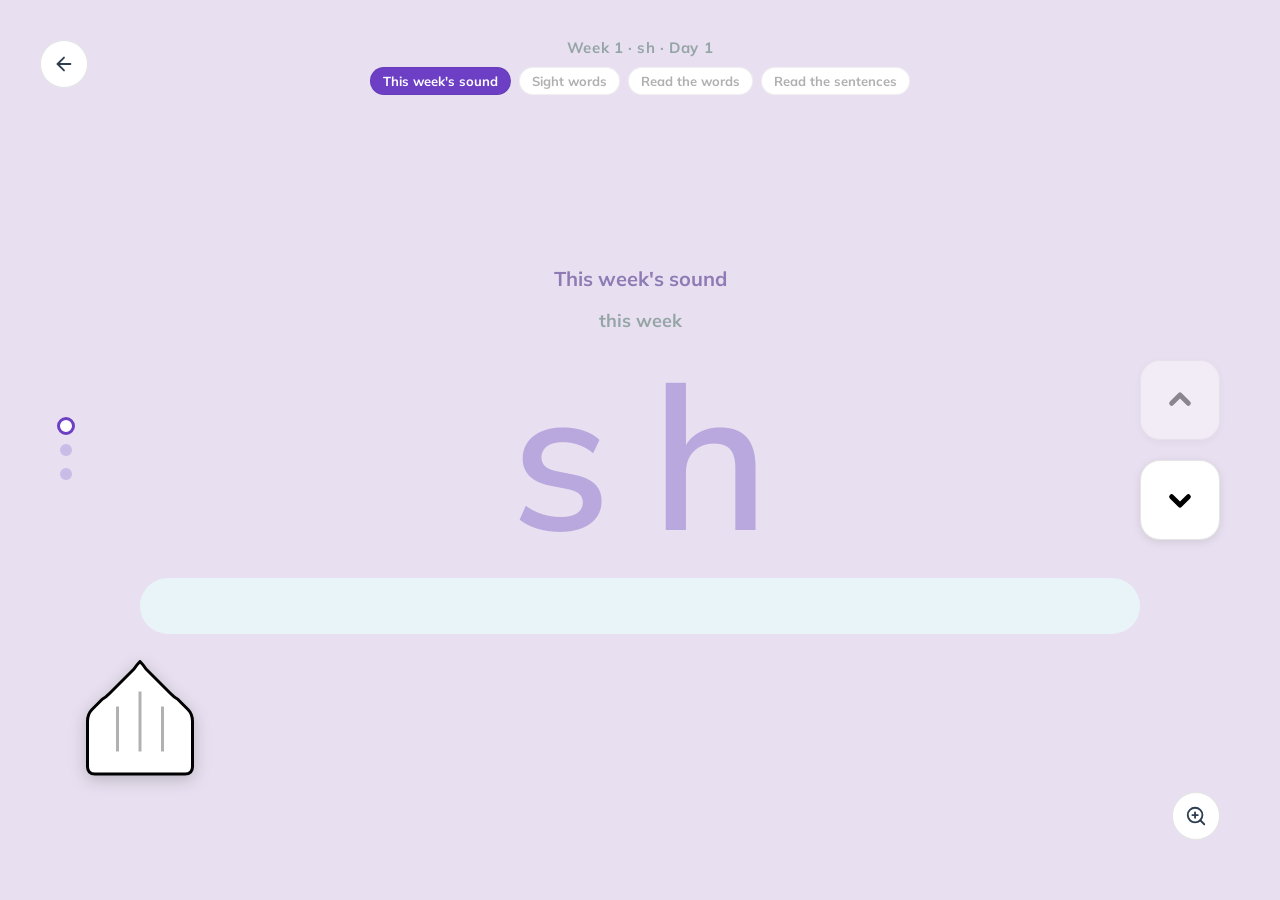
==== player.html @ d76d8ac4 "Build weekly reading game (3 weeks authored + roadmap) - Index page to choose week and day (6 days/w" ====
<!DOCTYPE html>
<html lang="en">
<head>
    <meta charset="UTF-8">
    <meta name="viewport" content="width=device-width, initial-scale=1.0, user-scalable=no">
    <meta name="apple-mobile-web-app-capable" content="yes">
    <title>Reading Practice</title>
    <link rel="stylesheet" href="css/styles.css">
</head>
<body>
    <div class="container">
        <div class="practice-view" id="practiceView">
            <a class="back-btn" id="backBtn" href="index.html" title="Back to weeks">
                <svg width="24" height="24" viewBox="0 0 24 24" fill="none" stroke="currentColor" stroke-width="2" stroke-linecap="round" stroke-linejoin="round">
                    <line x1="19" y1="12" x2="5" y2="12"></line>
                    <polyline points="12 19 5 12 12 5"></polyline>
                </svg>
            </a>
            <button class="big-mode-btn" id="bigModeBtn" title="Change size">
                <svg width="24" height="24" viewBox="0 0 24 24" fill="none" stroke="currentColor" stroke-width="2" stroke-linecap="round" stroke-linejoin="round">
                    <circle cx="11" cy="11" r="8"></circle>
                    <line x1="21" y1="21" x2="16.65" y2="16.65"></line>
                    <line x1="11" y1="8" x2="11" y2="14"></line>
                    <line x1="8" y1="11" x2="14" y2="11"></line>
                </svg>
            </button>

            <div class="topbar">
                <div class="day-title" id="dayTitle"></div>
                <div class="breadcrumb" id="breadcrumb"></div>
            </div>

            <div class="practice-content">
                <div class="dots-container" id="dotsContainer"></div>

                <div class="word-area" id="wordArea">
                    <div class="section-label" id="sectionLabel"></div>
                    <div class="card-note" id="cardNote"></div>
                    <div class="word" id="word"></div>
                    <div class="arrow-track">
                        <div class="progress-fill" id="progressFill"></div>
                    </div>
                    <div class="arrow" id="arrow">
                        <div class="arrow-hitbox"></div>
                        <svg viewBox="0 0 100 100" preserveAspectRatio="xMidYMid meet">
                            <path d="M 50 15 Q 52 17 54 20 L 70 36 Q 73 39 75 40 L 82 47 Q 85 50 85 55 L 85 85 Q 85 90 80 90 L 20 90 Q 15 90 15 85 L 15 55 Q 15 50 18 47 L 25 40 Q 27 39 30 36 L 46 20 Q 48 17 50 15 Z" fill="currentColor"/>
                            <line x1="35" y1="45" x2="35" y2="75" stroke="black" stroke-width="2" opacity="0.3"/>
                            <line x1="50" y1="35" x2="50" y2="75" stroke="black" stroke-width="2" opacity="0.3"/>
                            <line x1="65" y1="45" x2="65" y2="75" stroke="black" stroke-width="2" opacity="0.3"/>
                        </svg>
                    </div>
                </div>

                <div class="present-container" id="presentContainer">
                    <div class="present" id="present">
                        <div class="present-box">
                            <div class="present-lid"></div>
                        </div>
                        <div class="present-bow"></div>
                    </div>
                    <div class="confetti-container" id="confettiContainer"></div>
                    <div class="prize" id="prize">
                        <div class="prize-emoji">🏆</div>
                        <div class="prize-text">Great Job!</div>
                        <div class="prize-buttons">
                            <button class="play-again-btn" id="playAgainBtn">Do it again</button>
                            <a class="play-again-btn secondary" id="nextDayBtn" href="#">Next day</a>
                        </div>
                    </div>
                </div>

                <button class="nav-btn prev-btn" id="prevBtn">
                    <svg width="40" height="40" viewBox="0 0 24 24" fill="none" stroke="currentColor" stroke-width="3" stroke-linecap="round" stroke-linejoin="round">
                        <polyline points="7 14 12 9 17 14"></polyline>
                    </svg>
                </button>
                <button class="nav-btn next-btn" id="nextBtn">
                    <svg width="40" height="40" viewBox="0 0 24 24" fill="none" stroke="currentColor" stroke-width="3" stroke-linecap="round" stroke-linejoin="round">
                        <polyline points="7 10 12 15 17 10"></polyline>
                    </svg>
                </button>
            </div>
        </div>
    </div>

    <script src="js/weeks.js"></script>
    <script src="js/lessons.js"></script>
    <script src="js/player.js"></script>
</body>
</html>
---- css/styles.css ----
@import url('https://fonts.googleapis.com/css2?family=Mulish:wght@600;700;800&display=swap');

* { margin: 0; padding: 0; box-sizing: border-box; }

body {
  font-family: 'Mulish', sans-serif;
  background-color: #e8e0f0;
  user-select: none;
  -webkit-user-select: none;
  color: #2c3e50;
}

/* ===================== INDEX PAGE ===================== */
.index-page {
  max-width: 1100px;
  margin: 0 auto;
  padding: 48px 20px 80px;
}
.index-page h1 {
  text-align: center;
  font-size: 46px;
  font-weight: 800;
}
.index-page .subtitle {
  text-align: center;
  color: #7f8c8d;
  margin: 8px 0 40px;
  font-size: 20px;
}
.week-grid {
  display: grid;
  grid-template-columns: repeat(auto-fill, minmax(300px, 1fr));
  gap: 22px;
}
.week-card {
  background: #fff;
  border-radius: 20px;
  padding: 22px 22px 18px;
  box-shadow: 0 4px 14px rgba(0,0,0,0.08);
  border: 2px solid transparent;
  transition: transform .15s ease, box-shadow .15s ease;
}
.week-card:hover { transform: translateY(-3px); box-shadow: 0 10px 26px rgba(0,0,0,0.12); }
.week-card.draft { opacity: 0.72; }
.week-header { display: flex; align-items: baseline; gap: 12px; }
.week-num { font-size: 15px; color: #95a5a6; font-weight: 700; text-transform: uppercase; letter-spacing: .05em; }
.week-digraph {
  font-size: 40px; font-weight: 800; color: #6c3fc5;
  margin-left: auto; letter-spacing: .04em;
}
.week-status {
  font-size: 12px; font-weight: 700; color: #6c3fc5;
  background: #efe7fb; padding: 4px 10px; border-radius: 999px;
}
.week-sights { margin: 14px 0 4px; color: #34495e; font-size: 16px; }
.week-draft-note { color: #b08; font-size: 13px; margin: 4px 0; font-weight: 700; }
.day-row { display: flex; gap: 10px; margin-top: 16px; flex-wrap: wrap; }
.day-btn {
  flex: 1 1 0; min-width: 44px;
  display: flex; align-items: center; justify-content: center;
  height: 52px; border-radius: 14px;
  background: #6c3fc5; color: #fff; text-decoration: none;
  font-size: 22px; font-weight: 800;
  transition: background .15s ease, transform .1s ease;
}
.day-btn:hover { background: #5a30ad; }
.day-btn:active { transform: scale(.96); }
.draft .day-btn { background: #b9a8de; }

/* ===================== PLAYER ===================== */
.container {
  display: flex; justify-content: center; align-items: center;
  height: 100vh; padding: 20px; position: relative; overflow: hidden;
}
.practice-view { width: 100%; height: 100%; position: relative; }
.practice-content {
  width: 100%; height: 100%;
  display: flex; justify-content: center; align-items: center; position: relative;
}

.topbar {
  position: absolute; top: 18px; left: 0; right: 0;
  display: flex; flex-direction: column; align-items: center; gap: 10px;
  pointer-events: none; z-index: 5;
}
.day-title { font-size: 15px; font-weight: 700; color: #95a5a6; letter-spacing: .04em; }
.breadcrumb { display: flex; gap: 8px; flex-wrap: wrap; justify-content: center; }
.crumb {
  font-size: 13px; font-weight: 700; padding: 5px 12px; border-radius: 999px;
  background: #fff; color: #b0b0b0; border: 1px solid rgba(0,0,0,.06);
}
.crumb.done { color: #6c3fc5; background: #f1ecfb; }
.crumb.current { color: #fff; background: #6c3fc5; }

.word-area {
  display: flex; flex-direction: column; align-items: center; gap: 18px;
  position: relative;
}
.section-label { font-size: 20px; font-weight: 700; color: #8e7bb5; }
.card-note { font-size: 18px; font-weight: 700; color: #95a5a6; min-height: 22px; }
.card-note.badge {
  color: #fff; background: #e84393; padding: 3px 14px; border-radius: 999px;
  font-size: 16px; text-transform: uppercase; letter-spacing: .05em;
}

.word {
  font-weight: 600; color: #2c3e50; display: flex;
  letter-spacing: 40px; padding-left: 40px; white-space: nowrap;
  line-height: 1.05;
}
.type-sentence .word { letter-spacing: 6px; padding-left: 6px; }
.word span { display: inline-block; color: #a0a0a0; transition: color .15s ease; }
.word span.highlighted { color: #000; }
.word span.space { width: .5em; }
.type-digraph .word { color: #6c3fc5; }
.type-digraph .word span { color: #b9a8de; }
.type-digraph .word span.highlighted { color: #6c3fc5; }

.arrow-track {
  position: relative; width: 86vw; max-width: 1000px; height: 56px;
  background: #e8f4f8; border-radius: 30px; overflow: hidden; margin: 0 auto;
}
.progress-fill {
  position: absolute; left: 0; top: 0; height: 100%;
  background: #000; border-radius: 30px 0 0 30px; width: 0;
}
.arrow {
  position: absolute; left: 0; top: calc(100% + 5px);
  width: 150px; height: 150px; cursor: grab; touch-action: none;
  transform: translateX(-50%); filter: drop-shadow(0 4px 8px rgba(0,0,0,.2));
  -webkit-touch-callout: none;
}
.arrow svg { width: 100%; height: 100%; }
.arrow path { fill: #fff; stroke: #000; stroke-width: 2; stroke-linejoin: round; stroke-linecap: round; }
.arrow-hitbox {
  position: absolute; width: 140%; height: 140%; top: 50%; left: 50%;
  transform: translate(-50%, -50%); cursor: inherit; z-index: 1;
}
.arrow.dragging { cursor: grabbing; }

.nav-btn {
  position: absolute; right: 40px; width: 80px; height: 80px;
  border-radius: 20px; background: #fff; border: 1px solid rgba(0,0,0,.1);
  color: #000; cursor: pointer; display: flex; align-items: center; justify-content: center;
  transition: all .2s ease; box-shadow: 0 2px 8px rgba(0,0,0,.1); z-index: 10;
  -webkit-tap-highlight-color: transparent;
}
.nav-btn:hover { background: #f8f8f8; box-shadow: 0 4px 12px rgba(0,0,0,.15); }
.prev-btn { top: calc(50% - 50px); transform: translateY(-50%); }
.next-btn { top: calc(50% + 50px); transform: translateY(-50%); }
.nav-btn.disabled { opacity: .4; pointer-events: none; }

.dots-container {
  position: absolute; left: 40px; top: 50%; transform: translateY(-50%);
  display: flex; flex-direction: column; gap: 12px; align-items: center;
}
.dot { width: 12px; height: 12px; border-radius: 50%; transition: background-color .3s ease; }
.dot.completed { background: #6c3fc5; }
.dot.current { background: #fff; border: 2px solid #6c3fc5; transform: scale(1.5); }
.dot.upcoming { background: #c9bce6; }

.back-btn {
  position: absolute; top: 20px; left: 20px;
  display: flex; align-items: center; justify-content: center; padding: 12px;
  background: #fff; border: 1px solid rgba(0,0,0,.1); border-radius: 50%;
  cursor: pointer; transition: all .2s ease; z-index: 101; width: 48px; height: 48px;
  color: #2c3e50;
}
.back-btn:hover { background: #f8f8f8; box-shadow: 0 2px 8px rgba(0,0,0,.1); }
.big-mode-btn {
  position: absolute; bottom: 40px; right: 40px;
  display: flex; align-items: center; justify-content: center; padding: 12px;
  background: #fff; border: 1px solid rgba(0,0,0,.1); border-radius: 50%;
  cursor: pointer; transition: all .2s ease; z-index: 100; width: 48px; height: 48px;
  color: #2c3e50;
}
.big-mode-btn:hover { background: #f8f8f8; box-shadow: 0 2px 8px rgba(0,0,0,.1); }
.big-mode-btn.active { background: #6c3fc5; color: #fff; }
.big-mode-btn.small-active { background: #3498db; color: #fff; }

/* ===================== PRESENT ===================== */
.present-container {
  position: absolute; top: 0; left: 0; width: 100%; height: 100%;
  display: none; justify-content: center; align-items: center; z-index: 100;
}
.present-container.show { display: flex; }
.present { position: relative; cursor: pointer; transform: scale(0); animation: present-appear .5s ease-out forwards; }
@keyframes present-appear { 0% { transform: scale(0) rotate(0deg);} 100% { transform: scale(1) rotate(360deg);} }
.present-box {
  width: 150px; height: 150px;
  background: linear-gradient(135deg, #ff6b6b 0%, #ff5252 100%);
  position: relative; box-shadow: 0 10px 30px rgba(0,0,0,.2);
}
.present-lid {
  position: absolute; width: 100%; height: 30px;
  background: linear-gradient(135deg, #ff8787 0%, #ff6b6b 100%);
  top: -15px; left: 0; transform-origin: top; transition: transform .5s ease-out;
}
.present.opened .present-lid { transform: rotateX(-120deg); }
.present-bow {
  position: absolute; top: -40px; left: 50%; transform: translateX(-50%);
  width: 80px; height: 80px; background: #ffd700;
  clip-path: polygon(50% 0%, 20% 40%, 0% 40%, 0% 60%, 20% 60%, 50% 100%, 80% 60%, 100% 60%, 100% 40%, 80% 40%);
  filter: drop-shadow(0 4px 8px rgba(0,0,0,.3));
}
.confetti-container { position: absolute; top: 0; left: 0; width: 100%; height: 100%; pointer-events: none; overflow: hidden; }
.confetti { position: absolute; width: 10px; height: 10px; background: #ff6b6b; animation: confetti-fall 3s linear forwards; }
@keyframes confetti-fall { 0% { transform: translateY(-100vh) rotate(0deg); opacity: 1;} 100% { transform: translateY(100vh) rotate(720deg); opacity: 0;} }
.prize { position: absolute; display: none; flex-direction: column; align-items: center; gap: 20px; animation: prize-appear .5s ease-out forwards; }
.prize.show { display: flex; }
@keyframes prize-appear { 0% { transform: scale(0); opacity: 0;} 100% { transform: scale(1); opacity: 1;} }
.prize-emoji { font-size: 100px; animation: bounce 1s ease-in-out infinite; }
@keyframes bounce { 0%,100% { transform: translateY(0);} 50% { transform: translateY(-20px);} }
.prize-text { font-size: 48px; font-weight: 800; color: #333; }
.prize-buttons { display: flex; gap: 14px; flex-wrap: wrap; justify-content: center; }
.play-again-btn {
  padding: 15px 30px; font-size: 20px; font-family: 'Mulish', sans-serif; font-weight: 700;
  background: #2ecc71; color: #fff; border: none; border-radius: 12px; cursor: pointer;
  text-decoration: none; transition: all .2s ease; box-shadow: 0 4px 12px rgba(46,204,113,.3);
}
.play-again-btn:hover { background: #27ae60; transform: translateY(-2px); }
.play-again-btn.secondary { background: #6c3fc5; box-shadow: 0 4px 12px rgba(108,63,197,.3); }
.play-again-btn.secondary:hover { background: #5a30ad; }

/* ===================== RESPONSIVE ===================== */
@media (max-width: 768px) {
  .word { letter-spacing: 26px; padding-left: 26px; }
  .arrow { width: 110px; height: 110px; }
  .nav-btn { width: 60px; height: 60px; right: 18px; }
  .dots-container { left: 16px; gap: 9px; }
  .back-btn, .big-mode-btn { width: 42px; height: 42px; padding: 9px; }
  .big-mode-btn { bottom: 20px; right: 18px; }
  .index-page h1 { font-size: 34px; }
}
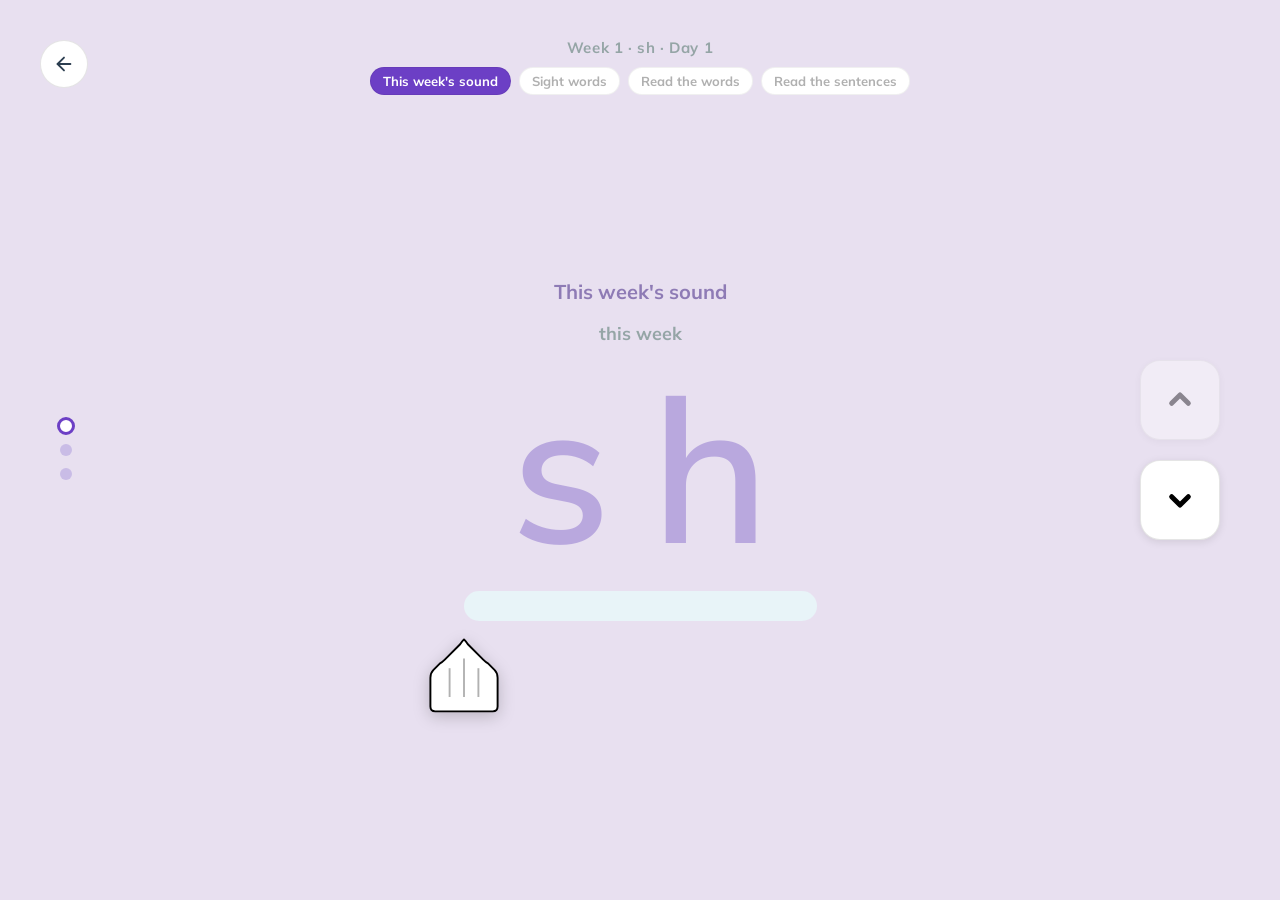
==== commit ba0fb67f: "Tweak player: smaller bar spanning the word, remove size toggle & new labels, repeat sound, clickabl" ====
--- a/player.html
+++ b/player.html
@@ -16,15 +16,6 @@
                     <polyline points="12 19 5 12 12 5"></polyline>
                 </svg>
             </a>
-            <button class="big-mode-btn" id="bigModeBtn" title="Change size">
-                <svg width="24" height="24" viewBox="0 0 24 24" fill="none" stroke="currentColor" stroke-width="2" stroke-linecap="round" stroke-linejoin="round">
-                    <circle cx="11" cy="11" r="8"></circle>
-                    <line x1="21" y1="21" x2="16.65" y2="16.65"></line>
-                    <line x1="11" y1="8" x2="11" y2="14"></line>
-                    <line x1="8" y1="11" x2="14" y2="11"></line>
-                </svg>
-            </button>
-
             <div class="topbar">
                 <div class="day-title" id="dayTitle"></div>
                 <div class="breadcrumb" id="breadcrumb"></div>
--- a/css/styles.css
+++ b/css/styles.css
@@ -88,7 +88,10 @@
 .crumb {
   font-size: 13px; font-weight: 700; padding: 5px 12px; border-radius: 999px;
   background: #fff; color: #b0b0b0; border: 1px solid rgba(0,0,0,.06);
-}
+  font-family: 'Mulish', sans-serif; cursor: pointer; pointer-events: auto;
+  transition: background .15s ease, color .15s ease;
+}
+.crumb:hover { background: #f1ecfb; color: #6c3fc5; }
 .crumb.done { color: #6c3fc5; background: #f1ecfb; }
 .crumb.current { color: #fff; background: #6c3fc5; }
 
@@ -98,10 +101,6 @@
 }
 .section-label { font-size: 20px; font-weight: 700; color: #8e7bb5; }
 .card-note { font-size: 18px; font-weight: 700; color: #95a5a6; min-height: 22px; }
-.card-note.badge {
-  color: #fff; background: #e84393; padding: 3px 14px; border-radius: 999px;
-  font-size: 16px; text-transform: uppercase; letter-spacing: .05em;
-}
 
 .word {
   font-weight: 600; color: #2c3e50; display: flex;
@@ -117,16 +116,16 @@
 .type-digraph .word span.highlighted { color: #6c3fc5; }
 
 .arrow-track {
-  position: relative; width: 86vw; max-width: 1000px; height: 56px;
-  background: #e8f4f8; border-radius: 30px; overflow: hidden; margin: 0 auto;
+  position: relative; width: auto; min-width: 60px; height: 30px;
+  background: #e8f4f8; border-radius: 15px; overflow: hidden; margin: 0 auto;
 }
 .progress-fill {
   position: absolute; left: 0; top: 0; height: 100%;
-  background: #000; border-radius: 30px 0 0 30px; width: 0;
+  background: #000; border-radius: 15px 0 0 15px; width: 0;
 }
 .arrow {
-  position: absolute; left: 0; top: calc(100% + 5px);
-  width: 150px; height: 150px; cursor: grab; touch-action: none;
+  position: absolute; left: 0; top: calc(100% + 4px);
+  width: 96px; height: 96px; cursor: grab; touch-action: none;
   transform: translateX(-50%); filter: drop-shadow(0 4px 8px rgba(0,0,0,.2));
   -webkit-touch-callout: none;
 }
@@ -167,16 +166,6 @@
   color: #2c3e50;
 }
 .back-btn:hover { background: #f8f8f8; box-shadow: 0 2px 8px rgba(0,0,0,.1); }
-.big-mode-btn {
-  position: absolute; bottom: 40px; right: 40px;
-  display: flex; align-items: center; justify-content: center; padding: 12px;
-  background: #fff; border: 1px solid rgba(0,0,0,.1); border-radius: 50%;
-  cursor: pointer; transition: all .2s ease; z-index: 100; width: 48px; height: 48px;
-  color: #2c3e50;
-}
-.big-mode-btn:hover { background: #f8f8f8; box-shadow: 0 2px 8px rgba(0,0,0,.1); }
-.big-mode-btn.active { background: #6c3fc5; color: #fff; }
-.big-mode-btn.small-active { background: #3498db; color: #fff; }
 
 /* ===================== PRESENT ===================== */
 .present-container {
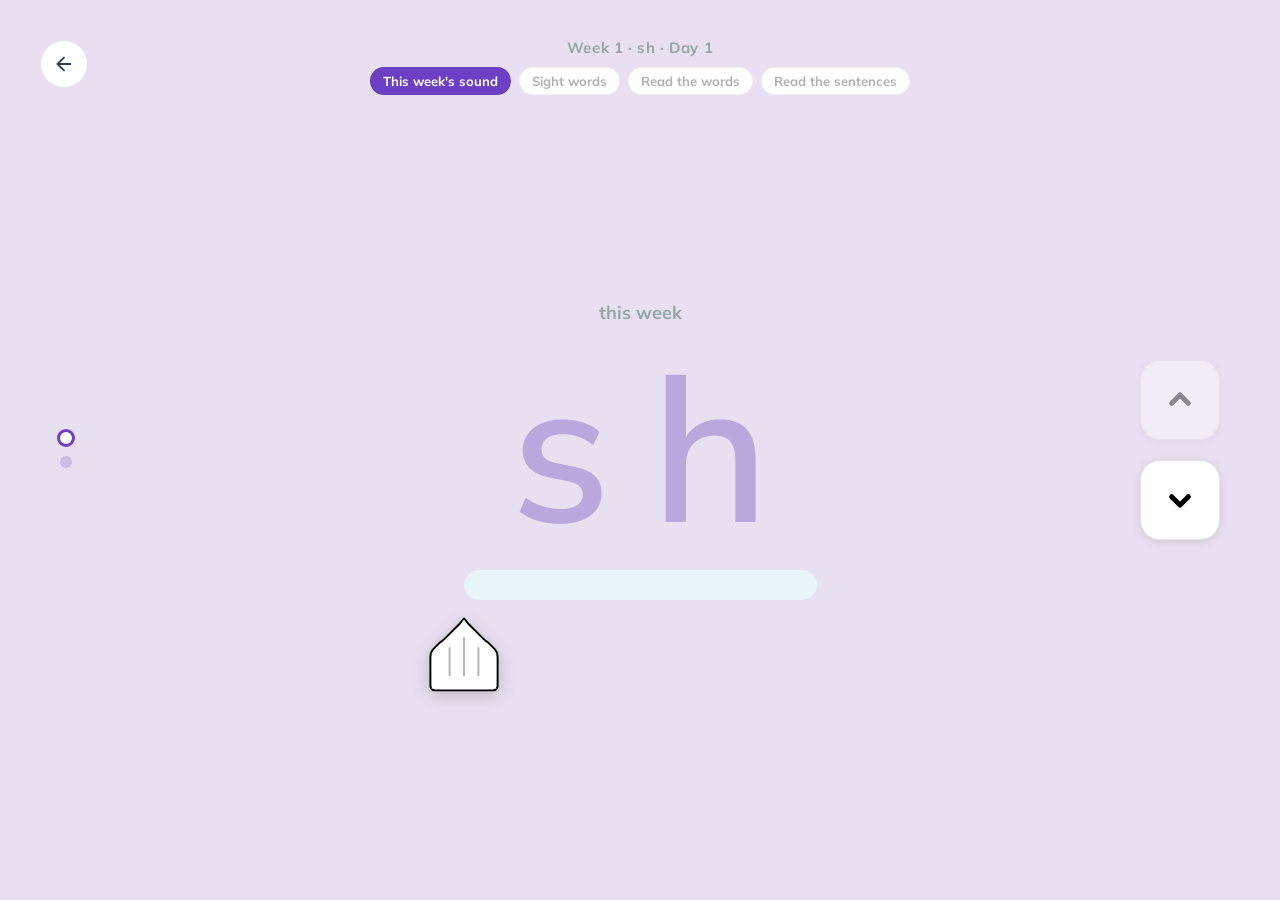
==== commit 668f44ad: "Remove redundant section subheader above the words Co-Authored-By: Claude Opus 4.8 (1M context) <nor" ====
--- a/player.html
+++ b/player.html
@@ -25,7 +25,6 @@
                 <div class="dots-container" id="dotsContainer"></div>
 
                 <div class="word-area" id="wordArea">
-                    <div class="section-label" id="sectionLabel"></div>
                     <div class="card-note" id="cardNote"></div>
                     <div class="word" id="word"></div>
                     <div class="arrow-track">
--- a/css/styles.css
+++ b/css/styles.css
@@ -99,7 +99,6 @@
   display: flex; flex-direction: column; align-items: center; gap: 18px;
   position: relative;
 }
-.section-label { font-size: 20px; font-weight: 700; color: #8e7bb5; }
 .card-note { font-size: 18px; font-weight: 700; color: #95a5a6; min-height: 22px; }
 
 .word {
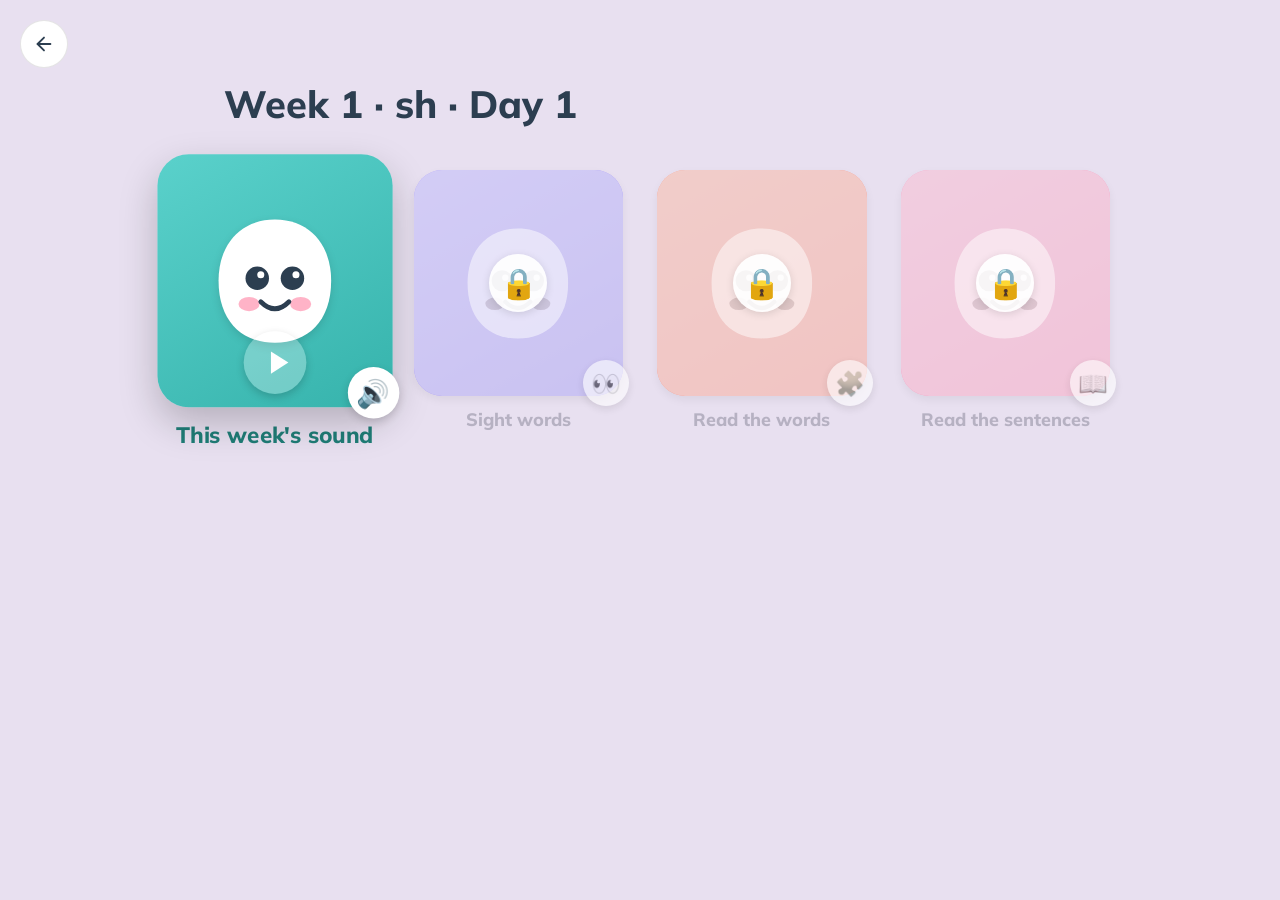
==== commit 48a8e5f8: "Restructure day into a reading.com-style lesson hub - Each day is a hub of section tiles with a cons" ====
--- a/player.html
+++ b/player.html
@@ -8,67 +8,79 @@
     <link rel="stylesheet" href="css/styles.css">
 </head>
 <body>
-    <div class="container">
-        <div class="practice-view" id="practiceView">
-            <a class="back-btn" id="backBtn" href="index.html" title="Back to weeks">
-                <svg width="24" height="24" viewBox="0 0 24 24" fill="none" stroke="currentColor" stroke-width="2" stroke-linecap="round" stroke-linejoin="round">
-                    <line x1="19" y1="12" x2="5" y2="12"></line>
-                    <polyline points="12 19 5 12 12 5"></polyline>
+    <!-- ===== LESSON HUB ===== -->
+    <div class="hub-view" id="hubView">
+        <a class="back-btn" href="index.html" title="Back to weeks">
+            <svg width="24" height="24" viewBox="0 0 24 24" fill="none" stroke="currentColor" stroke-width="2" stroke-linecap="round" stroke-linejoin="round">
+                <line x1="19" y1="12" x2="5" y2="12"></line>
+                <polyline points="12 19 5 12 12 5"></polyline>
+            </svg>
+        </a>
+        <div class="lesson-head">
+            <h1 id="lessonTitle"></h1>
+        </div>
+        <div class="tile-grid" id="tileGrid"></div>
+    </div>
+
+    <!-- ===== ACTIVITY (reading) ===== -->
+    <div class="activity-view" id="activityView" style="display:none;">
+        <button class="back-btn" id="activityBack" title="Back to lesson">
+            <svg width="24" height="24" viewBox="0 0 24 24" fill="none" stroke="currentColor" stroke-width="2" stroke-linecap="round" stroke-linejoin="round">
+                <line x1="19" y1="12" x2="5" y2="12"></line>
+                <polyline points="12 19 5 12 12 5"></polyline>
+            </svg>
+        </button>
+        <div class="activity-title" id="activityTitle"></div>
+        <div class="practice-content">
+            <div class="dots-container" id="dotsContainer"></div>
+            <div class="word-area" id="wordArea">
+                <div class="card-note" id="cardNote"></div>
+                <div class="word" id="word"></div>
+                <div class="arrow-track">
+                    <div class="progress-fill" id="progressFill"></div>
+                </div>
+                <div class="arrow" id="arrow">
+                    <div class="arrow-hitbox"></div>
+                    <svg viewBox="0 0 100 100" preserveAspectRatio="xMidYMid meet">
+                        <path d="M 50 15 Q 52 17 54 20 L 70 36 Q 73 39 75 40 L 82 47 Q 85 50 85 55 L 85 85 Q 85 90 80 90 L 20 90 Q 15 90 15 85 L 15 55 Q 15 50 18 47 L 25 40 Q 27 39 30 36 L 46 20 Q 48 17 50 15 Z" fill="currentColor"/>
+                        <line x1="35" y1="45" x2="35" y2="75" stroke="black" stroke-width="2" opacity="0.3"/>
+                        <line x1="50" y1="35" x2="50" y2="75" stroke="black" stroke-width="2" opacity="0.3"/>
+                        <line x1="65" y1="45" x2="65" y2="75" stroke="black" stroke-width="2" opacity="0.3"/>
+                    </svg>
+                </div>
+            </div>
+            <button class="nav-btn prev-btn" id="prevBtn">
+                <svg width="40" height="40" viewBox="0 0 24 24" fill="none" stroke="currentColor" stroke-width="3" stroke-linecap="round" stroke-linejoin="round">
+                    <polyline points="7 14 12 9 17 14"></polyline>
                 </svg>
-            </a>
-            <div class="topbar">
-                <div class="day-title" id="dayTitle"></div>
-                <div class="breadcrumb" id="breadcrumb"></div>
-            </div>
+            </button>
+            <button class="nav-btn next-btn" id="nextBtn">
+                <svg width="40" height="40" viewBox="0 0 24 24" fill="none" stroke="currentColor" stroke-width="3" stroke-linecap="round" stroke-linejoin="round">
+                    <polyline points="7 10 12 15 17 10"></polyline>
+                </svg>
+            </button>
+        </div>
+    </div>
 
-            <div class="practice-content">
-                <div class="dots-container" id="dotsContainer"></div>
+    <!-- ===== SECTION-COMPLETE TRANSITION ===== -->
+    <div class="transition" id="transition">
+        <div class="confetti-container" id="transitionConfetti"></div>
+        <div class="transition-star">⭐</div>
+    </div>
 
-                <div class="word-area" id="wordArea">
-                    <div class="card-note" id="cardNote"></div>
-                    <div class="word" id="word"></div>
-                    <div class="arrow-track">
-                        <div class="progress-fill" id="progressFill"></div>
-                    </div>
-                    <div class="arrow" id="arrow">
-                        <div class="arrow-hitbox"></div>
-                        <svg viewBox="0 0 100 100" preserveAspectRatio="xMidYMid meet">
-                            <path d="M 50 15 Q 52 17 54 20 L 70 36 Q 73 39 75 40 L 82 47 Q 85 50 85 55 L 85 85 Q 85 90 80 90 L 20 90 Q 15 90 15 85 L 15 55 Q 15 50 18 47 L 25 40 Q 27 39 30 36 L 46 20 Q 48 17 50 15 Z" fill="currentColor"/>
-                            <line x1="35" y1="45" x2="35" y2="75" stroke="black" stroke-width="2" opacity="0.3"/>
-                            <line x1="50" y1="35" x2="50" y2="75" stroke="black" stroke-width="2" opacity="0.3"/>
-                            <line x1="65" y1="45" x2="65" y2="75" stroke="black" stroke-width="2" opacity="0.3"/>
-                        </svg>
-                    </div>
-                </div>
-
-                <div class="present-container" id="presentContainer">
-                    <div class="present" id="present">
-                        <div class="present-box">
-                            <div class="present-lid"></div>
-                        </div>
-                        <div class="present-bow"></div>
-                    </div>
-                    <div class="confetti-container" id="confettiContainer"></div>
-                    <div class="prize" id="prize">
-                        <div class="prize-emoji">🏆</div>
-                        <div class="prize-text">Great Job!</div>
-                        <div class="prize-buttons">
-                            <button class="play-again-btn" id="playAgainBtn">Do it again</button>
-                            <a class="play-again-btn secondary" id="nextDayBtn" href="#">Next day</a>
-                        </div>
-                    </div>
-                </div>
-
-                <button class="nav-btn prev-btn" id="prevBtn">
-                    <svg width="40" height="40" viewBox="0 0 24 24" fill="none" stroke="currentColor" stroke-width="3" stroke-linecap="round" stroke-linejoin="round">
-                        <polyline points="7 14 12 9 17 14"></polyline>
-                    </svg>
-                </button>
-                <button class="nav-btn next-btn" id="nextBtn">
-                    <svg width="40" height="40" viewBox="0 0 24 24" fill="none" stroke="currentColor" stroke-width="3" stroke-linecap="round" stroke-linejoin="round">
-                        <polyline points="7 10 12 15 17 10"></polyline>
-                    </svg>
-                </button>
+    <!-- ===== DAY-COMPLETE PRESENT ===== -->
+    <div class="present-container" id="presentContainer">
+        <div class="present" id="present">
+            <div class="present-box"><div class="present-lid"></div></div>
+            <div class="present-bow"></div>
+        </div>
+        <div class="confetti-container" id="confettiContainer"></div>
+        <div class="prize" id="prize">
+            <div class="prize-emoji">🏆</div>
+            <div class="prize-text">Great Job!</div>
+            <div class="prize-buttons">
+                <button class="play-again-btn" id="playAgainBtn">Do it again</button>
+                <a class="play-again-btn secondary" id="nextDayBtn" href="#">Next day</a>
             </div>
         </div>
     </div>
--- a/css/styles.css
+++ b/css/styles.css
@@ -67,33 +67,81 @@
 .day-btn:active { transform: scale(.96); }
 .draft .day-btn { background: #b9a8de; }
 
-/* ===================== PLAYER ===================== */
-.container {
-  display: flex; justify-content: center; align-items: center;
-  height: 100vh; padding: 20px; position: relative; overflow: hidden;
-}
-.practice-view { width: 100%; height: 100%; position: relative; }
-.practice-content {
-  width: 100%; height: 100%;
-  display: flex; justify-content: center; align-items: center; position: relative;
-}
-
-.topbar {
-  position: absolute; top: 18px; left: 0; right: 0;
-  display: flex; flex-direction: column; align-items: center; gap: 10px;
-  pointer-events: none; z-index: 5;
-}
-.day-title { font-size: 15px; font-weight: 700; color: #95a5a6; letter-spacing: .04em; }
-.breadcrumb { display: flex; gap: 8px; flex-wrap: wrap; justify-content: center; }
-.crumb {
-  font-size: 13px; font-weight: 700; padding: 5px 12px; border-radius: 999px;
-  background: #fff; color: #b0b0b0; border: 1px solid rgba(0,0,0,.06);
-  font-family: 'Mulish', sans-serif; cursor: pointer; pointer-events: auto;
-  transition: background .15s ease, color .15s ease;
-}
-.crumb:hover { background: #f1ecfb; color: #6c3fc5; }
-.crumb.done { color: #6c3fc5; background: #f1ecfb; }
-.crumb.current { color: #fff; background: #6c3fc5; }
+/* ===================== LESSON HUB ===================== */
+.hub-view { max-width: 1000px; margin: 0 auto; padding: 80px 24px 60px; }
+.lesson-head { display: flex; align-items: center; margin: 0 0 36px 60px; }
+.lesson-head h1 { font-size: 38px; font-weight: 800; color: #2c3e50; }
+
+.tile-grid {
+  display: grid; grid-template-columns: repeat(4, 1fr); gap: 22px;
+  align-items: start;
+}
+.tile {
+  position: relative; display: flex; flex-direction: column; align-items: center; gap: 12px;
+  background: none; border: none; padding: 6px; cursor: pointer;
+  font-family: 'Mulish', sans-serif; -webkit-tap-highlight-color: transparent;
+  transition: transform .15s ease;
+}
+.tile-card {
+  position: relative; width: 100%; aspect-ratio: 1 / 1.08; border-radius: 28px;
+  display: flex; align-items: center; justify-content: center;
+  box-shadow: 0 8px 20px rgba(0,0,0,.12); overflow: visible;
+}
+.mascot { width: 60%; height: 60%; filter: drop-shadow(0 3px 4px rgba(0,0,0,.12)); }
+.mascot.bob { animation: mascot-bob 1.6s ease-in-out infinite; }
+@keyframes mascot-bob { 0%,100% { transform: translateY(0);} 50% { transform: translateY(-7px);} }
+
+.tile-badge {
+  position: absolute; bottom: -10px; right: -6px; width: 46px; height: 46px;
+  border-radius: 50%; background: #fff; display: flex; align-items: center; justify-content: center;
+  font-size: 24px; box-shadow: 0 3px 8px rgba(0,0,0,.16);
+}
+.tile-star {
+  position: absolute; top: -16px; left: -10px; font-size: 46px;
+  filter: drop-shadow(0 2px 3px rgba(0,0,0,.25)); animation: star-pop .5s ease-out;
+}
+@keyframes star-pop { 0% { transform: scale(0) rotate(-40deg);} 70% { transform: scale(1.25);} 100% { transform: scale(1);} }
+.tile-lock {
+  position: absolute; top: 50%; left: 50%; transform: translate(-50%, -50%);
+  width: 58px; height: 58px; border-radius: 50%; background: rgba(255,255,255,.92);
+  display: flex; align-items: center; justify-content: center; font-size: 30px;
+  box-shadow: 0 2px 8px rgba(0,0,0,.12);
+}
+.tile-play {
+  position: absolute; bottom: 12px; left: 50%; transform: translateX(-50%);
+  width: 56px; height: 56px; border-radius: 50%;
+  background: rgba(255,255,255,.28); display: flex; align-items: center; justify-content: center;
+  box-shadow: 0 3px 8px rgba(0,0,0,.18); padding-left: 4px;
+}
+.tile-label { font-size: 18px; font-weight: 800; text-align: center; }
+
+/* states */
+.tile.locked { cursor: default; }
+.tile.locked .tile-card { box-shadow: 0 4px 10px rgba(0,0,0,.06); }
+.tile.locked .tile-card::before {
+  content: ""; position: absolute; inset: 0; border-radius: inherit;
+  background: rgba(236,233,242,.7);
+}
+.tile.locked .mascot { filter: grayscale(.9); opacity: .5; }
+.tile.locked .tile-badge { filter: grayscale(.9); opacity: .6; }
+.tile.locked .tile-label { color: #b6b1c2 !important; }
+.tile.done .tile-card { box-shadow: 0 5px 14px rgba(0,0,0,.1); }
+.tile.active { transform: scale(1.12); }
+.tile.active .tile-card { box-shadow: 0 14px 34px rgba(0,0,0,.22); }
+.tile.active .tile-label { font-size: 20px; }
+.tile:not(.locked):not(.active):hover { transform: translateY(-4px); }
+.tile.active:hover { transform: scale(1.16); }
+
+/* ===================== ACTIVITY (reading) ===================== */
+.activity-view {
+  position: fixed; inset: 0; background: #e8e0f0;
+  display: flex; justify-content: center; align-items: center; overflow: hidden;
+}
+.activity-title {
+  position: absolute; top: 22px; left: 0; right: 0; text-align: center;
+  font-size: 18px; font-weight: 800; color: #8e7bb5; pointer-events: none; z-index: 5;
+}
+.practice-content { width: 100%; height: 100%; display: flex; justify-content: center; align-items: center; position: relative; }
 
 .word-area {
   display: flex; flex-direction: column; align-items: center; gap: 18px;
@@ -166,10 +214,26 @@
 }
 .back-btn:hover { background: #f8f8f8; box-shadow: 0 2px 8px rgba(0,0,0,.1); }
 
+/* ===================== SECTION TRANSITION ===================== */
+.transition {
+  position: fixed; inset: 0; z-index: 200; overflow: hidden;
+  display: flex; align-items: center; justify-content: center;
+  opacity: 0; pointer-events: none; transition: opacity .25s ease;
+}
+.transition.show { opacity: 1; pointer-events: auto; }
+.transition-star { font-size: 150px; transform: scale(0); filter: drop-shadow(0 6px 10px rgba(0,0,0,.2)); }
+.transition.show .transition-star { animation: trans-star 1s ease-out forwards; }
+@keyframes trans-star {
+  0% { transform: scale(0) rotate(-30deg); }
+  55% { transform: scale(1.25) rotate(12deg); }
+  100% { transform: scale(1) rotate(0deg); }
+}
+
 /* ===================== PRESENT ===================== */
 .present-container {
-  position: absolute; top: 0; left: 0; width: 100%; height: 100%;
-  display: none; justify-content: center; align-items: center; z-index: 100;
+  position: fixed; inset: 0;
+  display: none; justify-content: center; align-items: center; z-index: 150;
+  background: rgba(232,224,240,.96);
 }
 .present-container.show { display: flex; }
 .present { position: relative; cursor: pointer; transform: scale(0); animation: present-appear .5s ease-out forwards; }
@@ -213,10 +277,14 @@
 /* ===================== RESPONSIVE ===================== */
 @media (max-width: 768px) {
   .word { letter-spacing: 26px; padding-left: 26px; }
-  .arrow { width: 110px; height: 110px; }
+  .arrow { width: 96px; height: 96px; }
   .nav-btn { width: 60px; height: 60px; right: 18px; }
   .dots-container { left: 16px; gap: 9px; }
-  .back-btn, .big-mode-btn { width: 42px; height: 42px; padding: 9px; }
-  .big-mode-btn { bottom: 20px; right: 18px; }
+  .back-btn { width: 42px; height: 42px; padding: 9px; }
   .index-page h1 { font-size: 34px; }
-}
+  .hub-view { padding: 70px 18px 50px; }
+  .lesson-head { margin-left: 52px; }
+  .lesson-head h1 { font-size: 28px; }
+  .tile-grid { grid-template-columns: repeat(2, 1fr); gap: 18px; }
+  .tile-label { font-size: 16px; }
+}
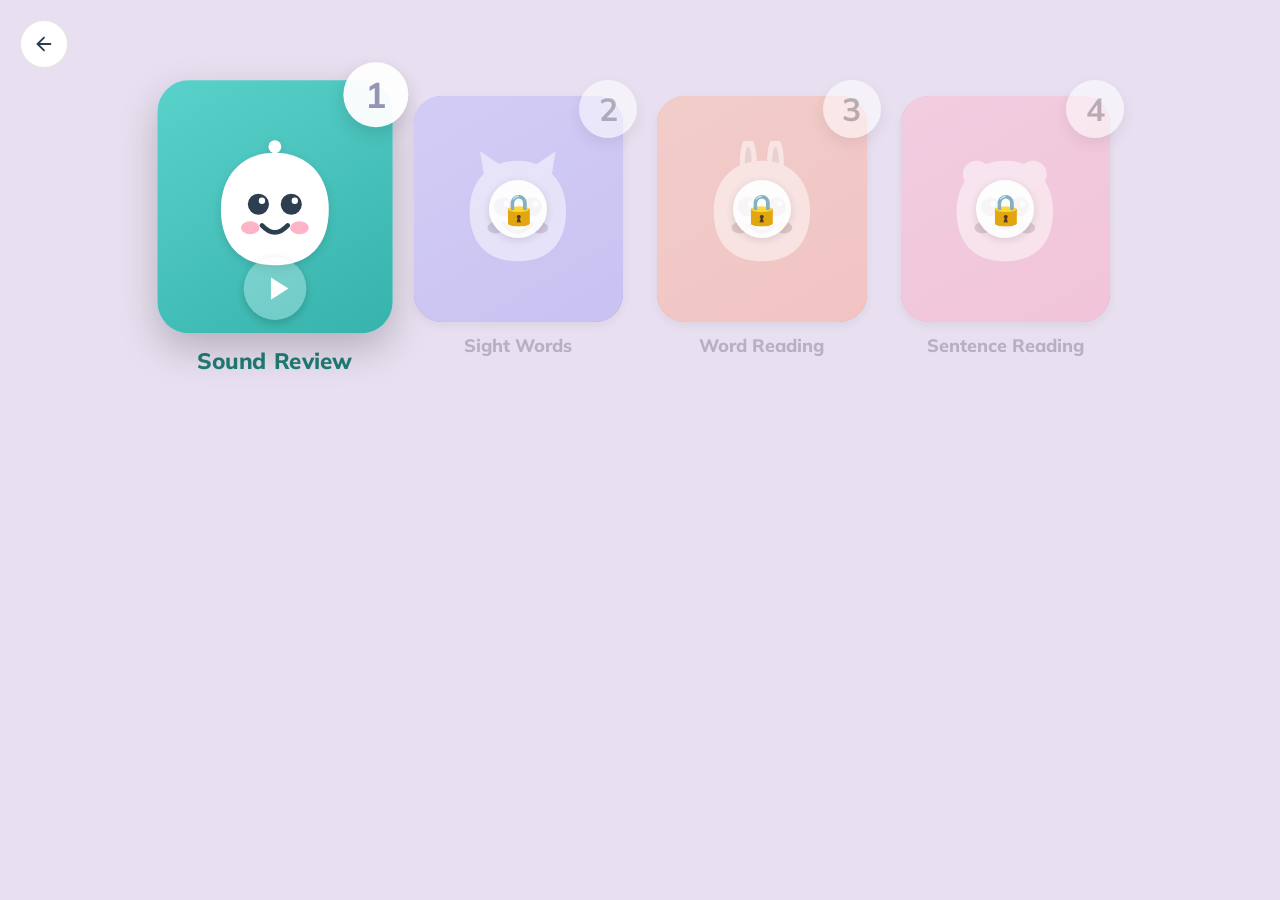
==== commit 9e08731c: "Refine hub & activity per feedback - Sound review shows the sound twice on one page with separate dr" ====
--- a/player.html
+++ b/player.html
@@ -16,9 +16,6 @@
                 <polyline points="12 19 5 12 12 5"></polyline>
             </svg>
         </a>
-        <div class="lesson-head">
-            <h1 id="lessonTitle"></h1>
-        </div>
         <div class="tile-grid" id="tileGrid"></div>
     </div>
 
@@ -30,42 +27,18 @@
                 <polyline points="12 19 5 12 12 5"></polyline>
             </svg>
         </button>
-        <div class="activity-title" id="activityTitle"></div>
         <div class="practice-content">
             <div class="dots-container" id="dotsContainer"></div>
-            <div class="word-area" id="wordArea">
-                <div class="card-note" id="cardNote"></div>
-                <div class="word" id="word"></div>
-                <div class="arrow-track">
-                    <div class="progress-fill" id="progressFill"></div>
-                </div>
-                <div class="arrow" id="arrow">
-                    <div class="arrow-hitbox"></div>
-                    <svg viewBox="0 0 100 100" preserveAspectRatio="xMidYMid meet">
-                        <path d="M 50 15 Q 52 17 54 20 L 70 36 Q 73 39 75 40 L 82 47 Q 85 50 85 55 L 85 85 Q 85 90 80 90 L 20 90 Q 15 90 15 85 L 15 55 Q 15 50 18 47 L 25 40 Q 27 39 30 36 L 46 20 Q 48 17 50 15 Z" fill="currentColor"/>
-                        <line x1="35" y1="45" x2="35" y2="75" stroke="black" stroke-width="2" opacity="0.3"/>
-                        <line x1="50" y1="35" x2="50" y2="75" stroke="black" stroke-width="2" opacity="0.3"/>
-                        <line x1="65" y1="45" x2="65" y2="75" stroke="black" stroke-width="2" opacity="0.3"/>
-                    </svg>
-                </div>
-            </div>
-            <button class="nav-btn prev-btn" id="prevBtn">
-                <svg width="40" height="40" viewBox="0 0 24 24" fill="none" stroke="currentColor" stroke-width="3" stroke-linecap="round" stroke-linejoin="round">
-                    <polyline points="7 14 12 9 17 14"></polyline>
-                </svg>
-            </button>
-            <button class="nav-btn next-btn" id="nextBtn">
-                <svg width="40" height="40" viewBox="0 0 24 24" fill="none" stroke="currentColor" stroke-width="3" stroke-linecap="round" stroke-linejoin="round">
-                    <polyline points="7 10 12 15 17 10"></polyline>
-                </svg>
-            </button>
+            <div class="reading-lines" id="readingLines"></div>
+            <button class="nav-btn prev-btn" id="prevBtn"></button>
+            <button class="nav-btn next-btn" id="nextBtn"></button>
         </div>
     </div>
 
     <!-- ===== SECTION-COMPLETE TRANSITION ===== -->
     <div class="transition" id="transition">
         <div class="confetti-container" id="transitionConfetti"></div>
-        <div class="transition-star">⭐</div>
+        <div class="transition-text">Good job!</div>
     </div>
 
     <!-- ===== DAY-COMPLETE PRESENT ===== -->
@@ -79,8 +52,7 @@
             <div class="prize-emoji">🏆</div>
             <div class="prize-text">Great Job!</div>
             <div class="prize-buttons">
-                <button class="play-again-btn" id="playAgainBtn">Do it again</button>
-                <a class="play-again-btn secondary" id="nextDayBtn" href="#">Next day</a>
+                <a class="play-again-btn" href="index.html">Back to start</a>
             </div>
         </div>
     </div>
--- a/css/styles.css
+++ b/css/styles.css
@@ -68,9 +68,7 @@
 .draft .day-btn { background: #b9a8de; }
 
 /* ===================== LESSON HUB ===================== */
-.hub-view { max-width: 1000px; margin: 0 auto; padding: 80px 24px 60px; }
-.lesson-head { display: flex; align-items: center; margin: 0 0 36px 60px; }
-.lesson-head h1 { font-size: 38px; font-weight: 800; color: #2c3e50; }
+.hub-view { max-width: 1000px; margin: 0 auto; padding: 90px 24px 60px; }
 
 .tile-grid {
   display: grid; grid-template-columns: repeat(4, 1fr); gap: 22px;
@@ -80,7 +78,6 @@
   position: relative; display: flex; flex-direction: column; align-items: center; gap: 12px;
   background: none; border: none; padding: 6px; cursor: pointer;
   font-family: 'Mulish', sans-serif; -webkit-tap-highlight-color: transparent;
-  transition: transform .15s ease;
 }
 .tile-card {
   position: relative; width: 100%; aspect-ratio: 1 / 1.08; border-radius: 28px;
@@ -88,19 +85,17 @@
   box-shadow: 0 8px 20px rgba(0,0,0,.12); overflow: visible;
 }
 .mascot { width: 60%; height: 60%; filter: drop-shadow(0 3px 4px rgba(0,0,0,.12)); }
-.mascot.bob { animation: mascot-bob 1.6s ease-in-out infinite; }
-@keyframes mascot-bob { 0%,100% { transform: translateY(0);} 50% { transform: translateY(-7px);} }
-
-.tile-badge {
-  position: absolute; bottom: -10px; right: -6px; width: 46px; height: 46px;
-  border-radius: 50%; background: #fff; display: flex; align-items: center; justify-content: center;
-  font-size: 24px; box-shadow: 0 3px 8px rgba(0,0,0,.16);
+
+.tile-num {
+  position: absolute; top: -16px; right: -14px; width: 58px; height: 58px;
+  border-radius: 50%; background: rgba(255,255,255,.95);
+  display: flex; align-items: center; justify-content: center;
+  font-size: 32px; font-weight: 700; color: #9893b5; box-shadow: 0 6px 16px rgba(0,0,0,.12);
 }
 .tile-star {
-  position: absolute; top: -16px; left: -10px; font-size: 46px;
-  filter: drop-shadow(0 2px 3px rgba(0,0,0,.25)); animation: star-pop .5s ease-out;
-}
-@keyframes star-pop { 0% { transform: scale(0) rotate(-40deg);} 70% { transform: scale(1.25);} 100% { transform: scale(1);} }
+  position: absolute; top: -16px; left: -10px; font-size: 44px;
+  filter: drop-shadow(0 2px 3px rgba(0,0,0,.25));
+}
 .tile-lock {
   position: absolute; top: 50%; left: 50%; transform: translate(-50%, -50%);
   width: 58px; height: 58px; border-radius: 50%; background: rgba(255,255,255,.92);
@@ -115,7 +110,7 @@
 }
 .tile-label { font-size: 18px; font-weight: 800; text-align: center; }
 
-/* states */
+/* states (no animation) */
 .tile.locked { cursor: default; }
 .tile.locked .tile-card { box-shadow: 0 4px 10px rgba(0,0,0,.06); }
 .tile.locked .tile-card::before {
@@ -123,31 +118,28 @@
   background: rgba(236,233,242,.7);
 }
 .tile.locked .mascot { filter: grayscale(.9); opacity: .5; }
-.tile.locked .tile-badge { filter: grayscale(.9); opacity: .6; }
+.tile.locked .tile-num { filter: grayscale(.9); opacity: .6; }
 .tile.locked .tile-label { color: #b6b1c2 !important; }
 .tile.done .tile-card { box-shadow: 0 5px 14px rgba(0,0,0,.1); }
 .tile.active { transform: scale(1.12); }
 .tile.active .tile-card { box-shadow: 0 14px 34px rgba(0,0,0,.22); }
 .tile.active .tile-label { font-size: 20px; }
-.tile:not(.locked):not(.active):hover { transform: translateY(-4px); }
-.tile.active:hover { transform: scale(1.16); }
 
 /* ===================== ACTIVITY (reading) ===================== */
 .activity-view {
   position: fixed; inset: 0; background: #e8e0f0;
   display: flex; justify-content: center; align-items: center; overflow: hidden;
 }
-.activity-title {
-  position: absolute; top: 22px; left: 0; right: 0; text-align: center;
-  font-size: 18px; font-weight: 800; color: #8e7bb5; pointer-events: none; z-index: 5;
-}
 .practice-content { width: 100%; height: 100%; display: flex; justify-content: center; align-items: center; position: relative; }
 
-.word-area {
-  display: flex; flex-direction: column; align-items: center; gap: 18px;
-  position: relative;
-}
-.card-note { font-size: 18px; font-weight: 700; color: #95a5a6; min-height: 22px; }
+.reading-lines {
+  display: flex; flex-direction: column; align-items: center; gap: 0;
+}
+.reading-line {
+  position: relative; display: flex; flex-direction: column; align-items: center; gap: 14px;
+  margin-bottom: 100px;
+}
+.reading-line:last-child { margin-bottom: 8px; }
 
 .word {
   font-weight: 600; color: #2c3e50; display: flex;
@@ -195,6 +187,8 @@
 .prev-btn { top: calc(50% - 50px); transform: translateY(-50%); }
 .next-btn { top: calc(50% + 50px); transform: translateY(-50%); }
 .nav-btn.disabled { opacity: .4; pointer-events: none; }
+.nav-btn.finish { background: #3498db; border-color: #3498db; color: #fff; }
+.nav-btn.finish:hover { background: #2f8bcc; }
 
 .dots-container {
   position: absolute; left: 40px; top: 50%; transform: translateY(-50%);
@@ -221,12 +215,16 @@
   opacity: 0; pointer-events: none; transition: opacity .25s ease;
 }
 .transition.show { opacity: 1; pointer-events: auto; }
-.transition-star { font-size: 150px; transform: scale(0); filter: drop-shadow(0 6px 10px rgba(0,0,0,.2)); }
-.transition.show .transition-star { animation: trans-star 1s ease-out forwards; }
-@keyframes trans-star {
-  0% { transform: scale(0) rotate(-30deg); }
-  55% { transform: scale(1.25) rotate(12deg); }
-  100% { transform: scale(1) rotate(0deg); }
+.transition-text {
+  font-size: clamp(64px, 13vw, 150px); font-weight: 800; color: #fff;
+  letter-spacing: .01em; text-align: center;
+  text-shadow: 0 6px 0 rgba(0,0,0,.10), 0 10px 22px rgba(0,0,0,.18);
+  opacity: 0; transform: scale(.85);
+}
+.transition.show .transition-text { animation: goodjob .45s ease-out .05s forwards; }
+@keyframes goodjob {
+  0% { opacity: 0; transform: scale(.85); }
+  100% { opacity: 1; transform: scale(1); }
 }
 
 /* ===================== PRESENT ===================== */
